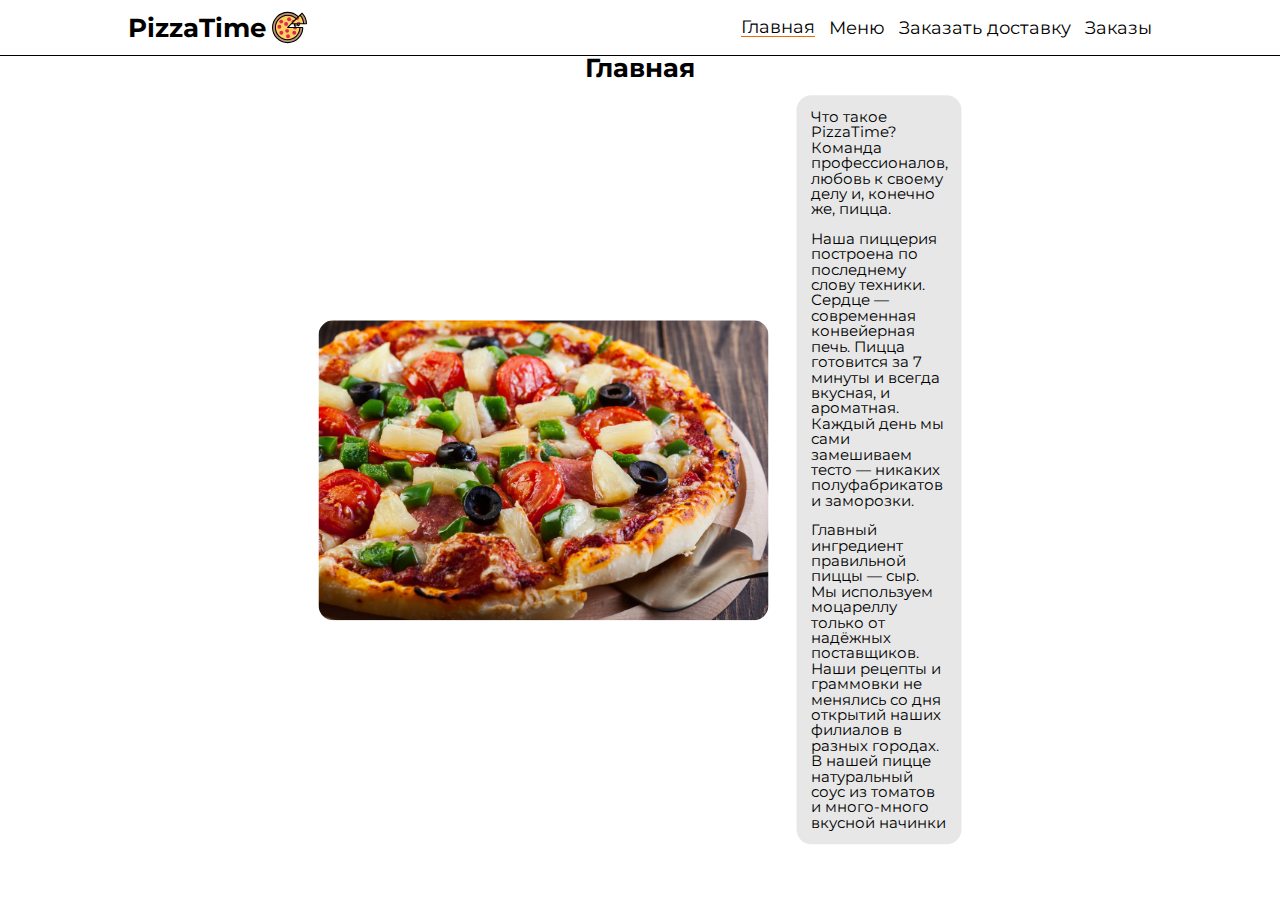
==== pages/index.html @ 9cdf9f9c "first commit" ====
<!DOCTYPE html>
<html lang="en">
    <head>
        <meta charset="UTF-8" />
        <meta name="viewport" content="width=device-width, initial-scale=1.0" />
        <link rel="preconnect" href="https://fonts.googleapis.com" />
        <link rel="preconnect" href="https://fonts.gstatic.com" crossorigin />
        <link
            href="https://fonts.googleapis.com/css2?family=Montserrat:wght@400;700&display=swap"
            rel="stylesheet"
        />
        <link rel="stylesheet" href="../styles/header.css" />
        <link rel="stylesheet" href="../styles/index.css" />
        <title>Главная</title>
    </head>
    <body>
        <header class="header">
            <div class="header__container">
                <div class="header__logo">
                    PizzaTime
                    <img class="logo" src="../images/logo.svg" alt="" />
                </div>
                <div class="header__nav">
                    <a href="#" class="nav__item active">Главная</a>
                    <a href="menu.html" class="nav__item">Меню</a>
                    <a href="form.html" class="nav__item">Заказать доставку</a>
                    <a href="orders.html" class="nav__item">Заказы</a>
                </div>
                <main>
                    <div class="page__title">Главная</div>
                    <div class="main__container">
                        <img src="../images/main.jpeg" class="main__image" />
                        <div class="main__description">
                            <p>
                                Что такое PizzaTime? Команда профессионалов,
                                любовь к своему делу и, конечно же, пицца.
                            </p>
                            <p>
                                Наша пиццерия построена по последнему слову
                                техники. Сердце — современная конвейерная печь.
                                Пицца готовится за 7 минуты и всегда вкусная, и
                                ароматная. Каждый день мы сами замешиваем тесто
                                — никаких полуфабрикатов и заморозки.
                            </p>
                            <p>
                                Главный ингредиент правильной пиццы — сыр. Мы
                                используем моцареллу только от надёжных
                                поставщиков. Наши рецепты и граммовки не
                                менялись со дня открытий наших филиалов в разных
                                городах. В нашей пицце натуральный соус из
                                томатов и много-много вкусной начинки
                            </p>
                        </div>
                    </div>
                </main>
            </div>
        </header>
        <main></main>
    </body>
</html>
---- styles/header.css ----
/*Обнуление*/
* {
    padding: 0;
    margin: 0;
    border: 0;
}
*,
*:before,
*:after {
    -moz-box-sizing: border-box;
    -webkit-box-sizing: border-box;
    box-sizing: border-box;
}
:focus,
:active {
    outline: none;
}
a:focus,
a:active {
    outline: none;
}

nav,
footer,
header,
aside {
    display: block;
}

html,
body {
    height: 100%;
    width: 100%;
    font-size: 100%;
    line-height: 1;
    font-size: 14px;
    -ms-text-size-adjust: 100%;
    -moz-text-size-adjust: 100%;
    -webkit-text-size-adjust: 100%;
}
input,
button,
textarea {
    font-family: inherit;
}

input::-ms-clear {
    display: none;
}
button {
    cursor: pointer;
}
button::-moz-focus-inner {
    padding: 0;
    border: 0;
}
a,
a:visited {
    text-decoration: none;
}
a:hover {
    text-decoration: none;
}
ul li {
    list-style: none;
}
img {
    vertical-align: top;
}

h1,
h2,
h3,
h4,
h5,
h6 {
    font-size: inherit;
    font-weight: 400;
}
/*--------------------*/

* {
    font-family: 'Montserrat', sans-serif;
}

.header {
    width: 100%;
    border-bottom: 1px solid black;
}
.header__logo {
    font-size: 26px;
    font-weight: bold;
    display: flex;
    flex-direction: row;
    align-items: center;
    gap: 0.4rem;
}
.header__container {
    width: 1024px;
    margin: 0 auto;
    display: flex;
    flex-direction: row;
    align-items: center;
    justify-content: space-between;
    padding: 10px 0px;
}
.header__nav {
    display: flex;
    flex-direction: row;
    align-items: center;
    gap: 1rem;
}
.nav__item {
    text-decoration: none;
    color: black;
    transition: all 0.3s linear;
    font-size: 18px;
    &:hover {
        transform: translateY(-3px);
        color: rgb(238, 107, 0);
    }
}
.active {
    border-bottom: 1px solid rgb(238, 107, 0);
}
.logo {
    width: 35px;
    height: 35px;
}
.page__title {
    font-size: 26px;
    font-weight: bold;
    text-align: center;
}
---- styles/index.css ----
main {
    position: absolute;
    top: 50%;
    left: 50%;
    transform: translate(-50%, -50%);
}
.page__title {
    margin-bottom: 1rem;
}
.main__container {
    display: flex;
    flex-direction: row;
    align-items: center;
    gap: 2rem;
}
.main__image {
    width: 450px;
    height: 300px;
    border-radius: 15px;
    object-fit: cover;
}
.main__description {
    padding: 1rem;
    background-color: #e7e7e7;
    font-size: 1.1em;
    max-width: 700px;
    border-radius: 15px;
    display: flex;
    flex-direction: column;
    gap: 1rem;
}

button {
    position: relative;
    background-color: rgb(255, 140, 46);
    border-radius: 5px;
    box-shadow: rgba(255, 142, 12, 0.541) 0px 4px 0px 0px;
    padding: 15px;
    background-repeat: no-repeat;
    box-sizing: border-box;
    width: 154px;
    height: 49px;
    color: #fff;
    border: none;
    font-size: 20px;
    transition: all 0.3s ease-in-out;
    z-index: 1;
    overflow: hidden;
    width: 100%;
    cursor: pointer;
}

button::before {
    content: '';
    background-color: rgb(233, 129, 45);
    width: 0;
    height: 100%;
    position: absolute;
    top: 0;
    left: 0;
    z-index: -1;
    transition: width 700ms ease-in-out;
    display: inline-block;
}
.description{
    font-size: 18px;
}
button:hover::before {
    width: 100%;
}
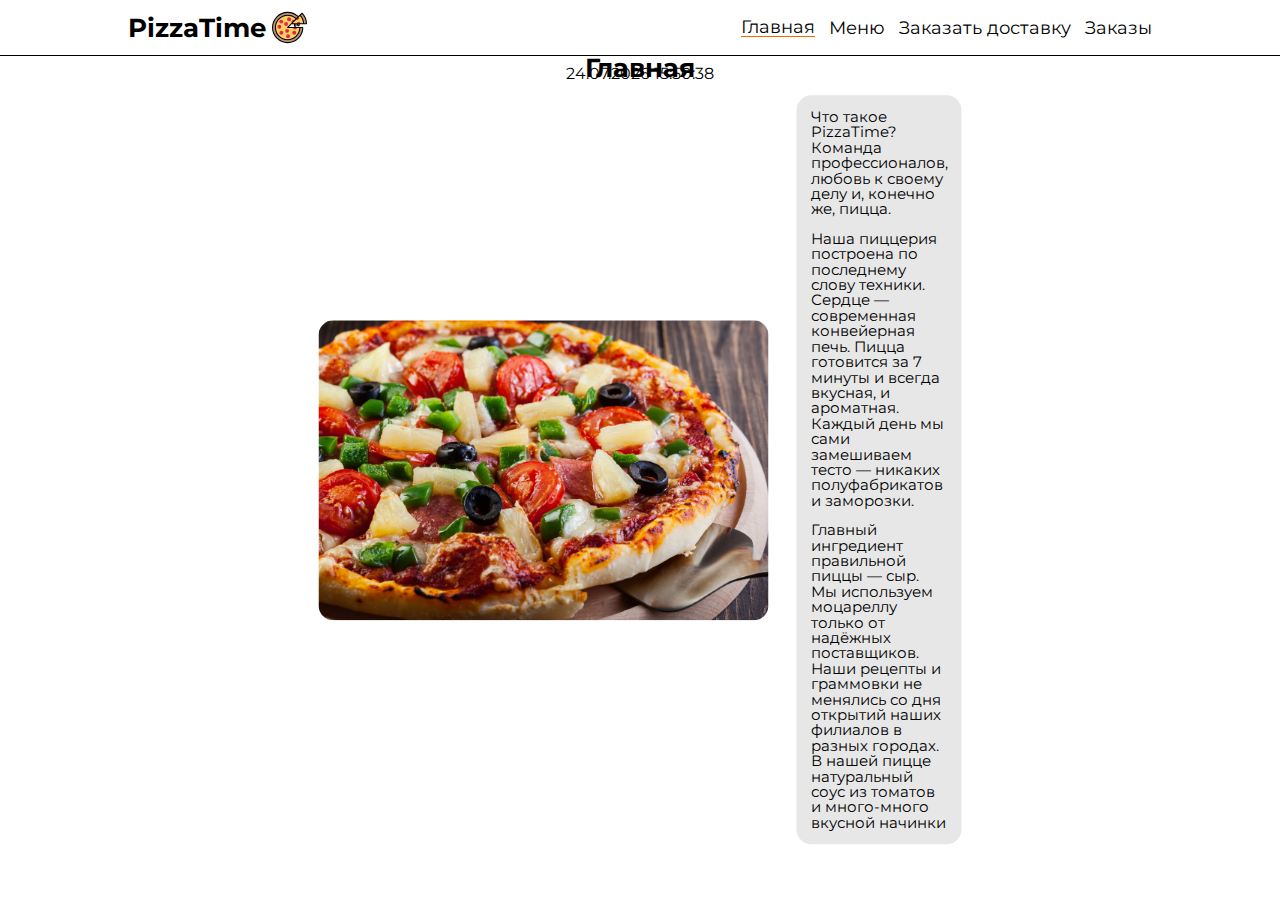
==== commit 047b81dd: "time" ====
--- a/pages/index.html
+++ b/pages/index.html
@@ -1,60 +1,83 @@
 <!DOCTYPE html>
 <html lang="en">
-    <head>
-        <meta charset="UTF-8" />
-        <meta name="viewport" content="width=device-width, initial-scale=1.0" />
-        <link rel="preconnect" href="https://fonts.googleapis.com" />
-        <link rel="preconnect" href="https://fonts.gstatic.com" crossorigin />
-        <link
-            href="https://fonts.googleapis.com/css2?family=Montserrat:wght@400;700&display=swap"
-            rel="stylesheet"
-        />
-        <link rel="stylesheet" href="../styles/header.css" />
-        <link rel="stylesheet" href="../styles/index.css" />
-        <title>Главная</title>
-    </head>
-    <body>
-        <header class="header">
-            <div class="header__container">
-                <div class="header__logo">
-                    PizzaTime
-                    <img class="logo" src="../images/logo.svg" alt="" />
-                </div>
-                <div class="header__nav">
-                    <a href="#" class="nav__item active">Главная</a>
-                    <a href="menu.html" class="nav__item">Меню</a>
-                    <a href="form.html" class="nav__item">Заказать доставку</a>
-                    <a href="orders.html" class="nav__item">Заказы</a>
-                </div>
-                <main>
-                    <div class="page__title">Главная</div>
-                    <div class="main__container">
-                        <img src="../images/main.jpeg" class="main__image" />
-                        <div class="main__description">
-                            <p>
-                                Что такое PizzaTime? Команда профессионалов,
-                                любовь к своему делу и, конечно же, пицца.
-                            </p>
-                            <p>
-                                Наша пиццерия построена по последнему слову
-                                техники. Сердце — современная конвейерная печь.
-                                Пицца готовится за 7 минуты и всегда вкусная, и
-                                ароматная. Каждый день мы сами замешиваем тесто
-                                — никаких полуфабрикатов и заморозки.
-                            </p>
-                            <p>
-                                Главный ингредиент правильной пиццы — сыр. Мы
-                                используем моцареллу только от надёжных
-                                поставщиков. Наши рецепты и граммовки не
-                                менялись со дня открытий наших филиалов в разных
-                                городах. В нашей пицце натуральный соус из
-                                томатов и много-много вкусной начинки
-                            </p>
-                        </div>
-                    </div>
-                </main>
+  <head>
+    <meta charset="UTF-8" />
+    <meta name="viewport" content="width=device-width, initial-scale=1.0" />
+    <link rel="preconnect" href="https://fonts.googleapis.com" />
+    <link rel="preconnect" href="https://fonts.gstatic.com" crossorigin />
+    <link
+      href="https://fonts.googleapis.com/css2?family=Montserrat:wght@400;700&display=swap"
+      rel="stylesheet"
+    />
+    <link rel="stylesheet" href="../styles/header.css" />
+    <link rel="stylesheet" href="../styles/index.css" />
+    <title>Главная</title>
+  </head>
+  <body>
+    <header class="header">
+      <div class="header__container">
+        <div class="header__logo">
+          PizzaTime
+          <img class="logo" src="../images/logo.svg" alt="" />
+        </div>
+        <div class="header__nav">
+          <a href="#" class="nav__item active">Главная</a>
+          <a href="menu.html" class="nav__item">Меню</a>
+          <a href="form.html" class="nav__item">Заказать доставку</a>
+          <a href="orders.html" class="nav__item">Заказы</a>
+        </div>
+        <main>
+          <div class="page__title">Главная</div>
+          <div class="main__container">
+            <img src="../images/main.jpeg" class="main__image" />
+            <div class="main__description">
+              <p>
+                Что такое PizzaTime? Команда профессионалов, любовь к своему
+                делу и, конечно же, пицца.
+              </p>
+              <p>
+                Наша пиццерия построена по последнему слову техники. Сердце —
+                современная конвейерная печь. Пицца готовится за 7 минуты и
+                всегда вкусная, и ароматная. Каждый день мы сами замешиваем
+                тесто — никаких полуфабрикатов и заморозки.
+              </p>
+              <p>
+                Главный ингредиент правильной пиццы — сыр. Мы используем
+                моцареллу только от надёжных поставщиков. Наши рецепты и
+                граммовки не менялись со дня открытий наших филиалов в разных
+                городах. В нашей пицце натуральный соус из томатов и много-много
+                вкусной начинки
+              </p>
             </div>
-        </header>
-        <main></main>
-    </body>
+          </div>
+        </main>
+      </div>
+    </header>
+    <main></main>
+    <footer
+      style="text-align: center; font-size: 16px; margin-top: 10px"
+      id="footer"
+    ></footer>
+  </body>
 </html>
+
+<script>
+  let name = prompt("Введите ваше имя");
+  alert("Добро пожаловать, " + name);
+  let footer = document.getElementById("footer");
+  var options = {
+    year: "numeric",
+    month: "numeric",
+    day: "numeric",
+    timezone: "UTC",
+  };
+
+  let date = new Date().toLocaleString("ru", options);
+  let time = new Date().getTime().toLocaleString("ru");
+  
+  const now = new Date();
+  const h = now.getHours() <= 9 ? "0" + now.getHours() : now.getHours();
+  const m = now.getMinutes() <= 9 ? "0" + now.getMinutes() : now.getMinutes();
+  const s = now.getSeconds() <= 9 ? "0" + now.getSeconds() : now.getSeconds();
+  footer.innerHTML = date + " " + h + ":" + m + ":" + s;
+</script>
